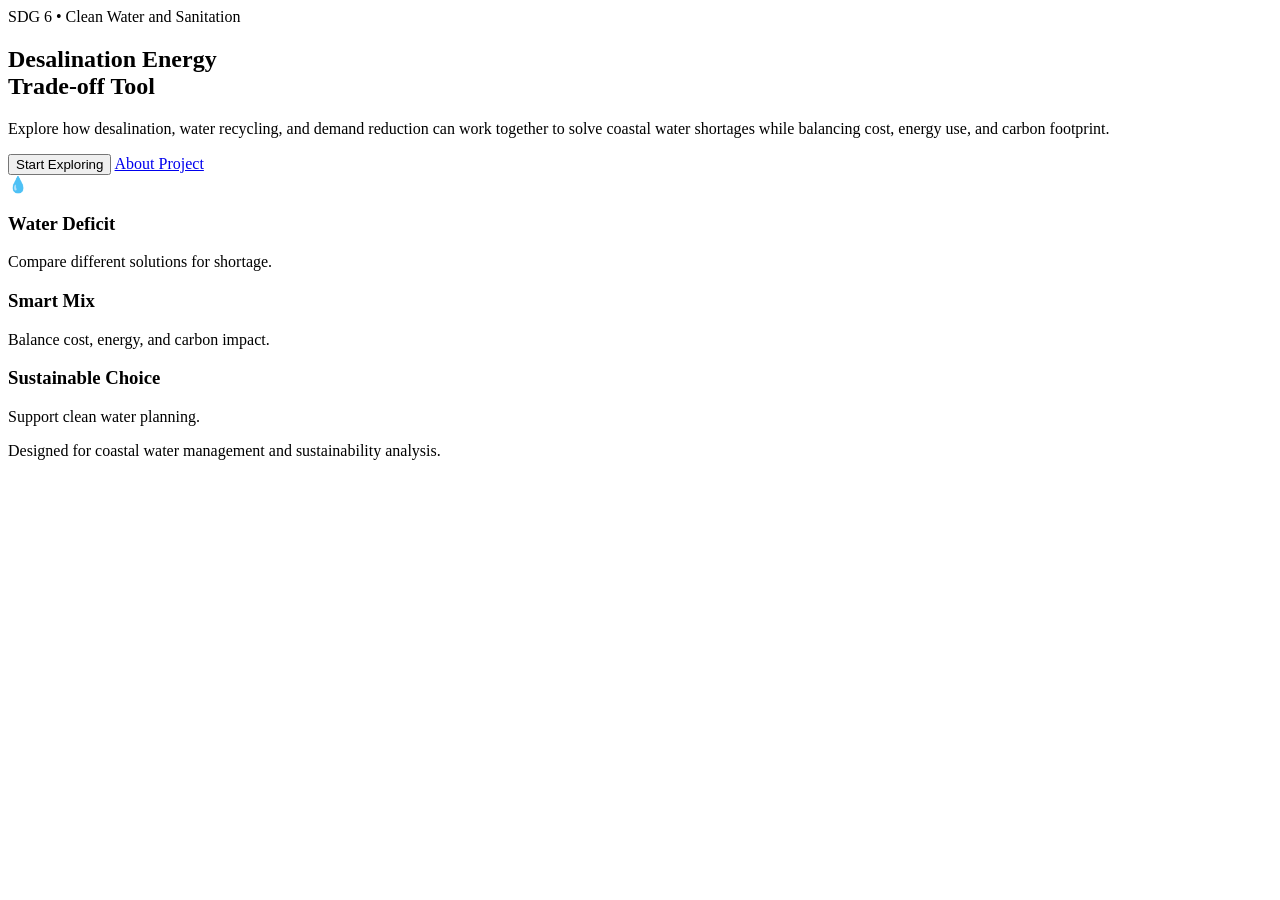
==== index.html @ fbb26579 "Files added." ====
<!DOCTYPE html>
<html lang="en">
<head>
  <meta charset="UTF-8" />
  <meta name="viewport" content="width=device-width, initial-scale=1.0" />
  <title>Desalination Energy Trade-off Tool</title>

  <link rel="stylesheet" href="front.css" />
</head>

<body>

  <section class="front-page" id="frontPage">

    <div class="blob blob1"></div>
    <div class="blob blob2"></div>
    <div class="blob blob3"></div>

    <div class="hero-card">

      <div class="hero-content">
        <div class="tag">SDG 6 • Clean Water and Sanitation</div>

        <h1>
          Desalination Energy <br />
          <span>Trade-off Tool</span>
        </h1>

        <p class="description">
          Explore how desalination, water recycling, and demand reduction can work together
          to solve coastal water shortages while balancing cost, energy use, and carbon footprint.
        </p>

        <div class="buttons">
          <button class="start-btn" onclick="goToMainPage()">Start Exploring</button>
          <a href="about.html" class="info-btn">About Project</a>
        </div>
      </div>

      <div class="visual-box">
        <div class="water-card">
          <div class="circle">💧</div>

          <div class="mini-stat">
            <h3>Water Deficit</h3>
            <p>Compare different solutions for shortage.</p>
          </div>

          <div class="mini-stat">
            <h3>Smart Mix</h3>
            <p>Balance cost, energy, and carbon impact.</p>
          </div>

          <div class="mini-stat">
            <h3>Sustainable Choice</h3>
            <p>Support clean water planning.</p>
          </div>
        </div>
      </div>

      <p class="footer-text">
        Designed for coastal water management and sustainability analysis.
      </p>

    </div>
  </section>

  <script src="front.js"></script>
</body>
</html>
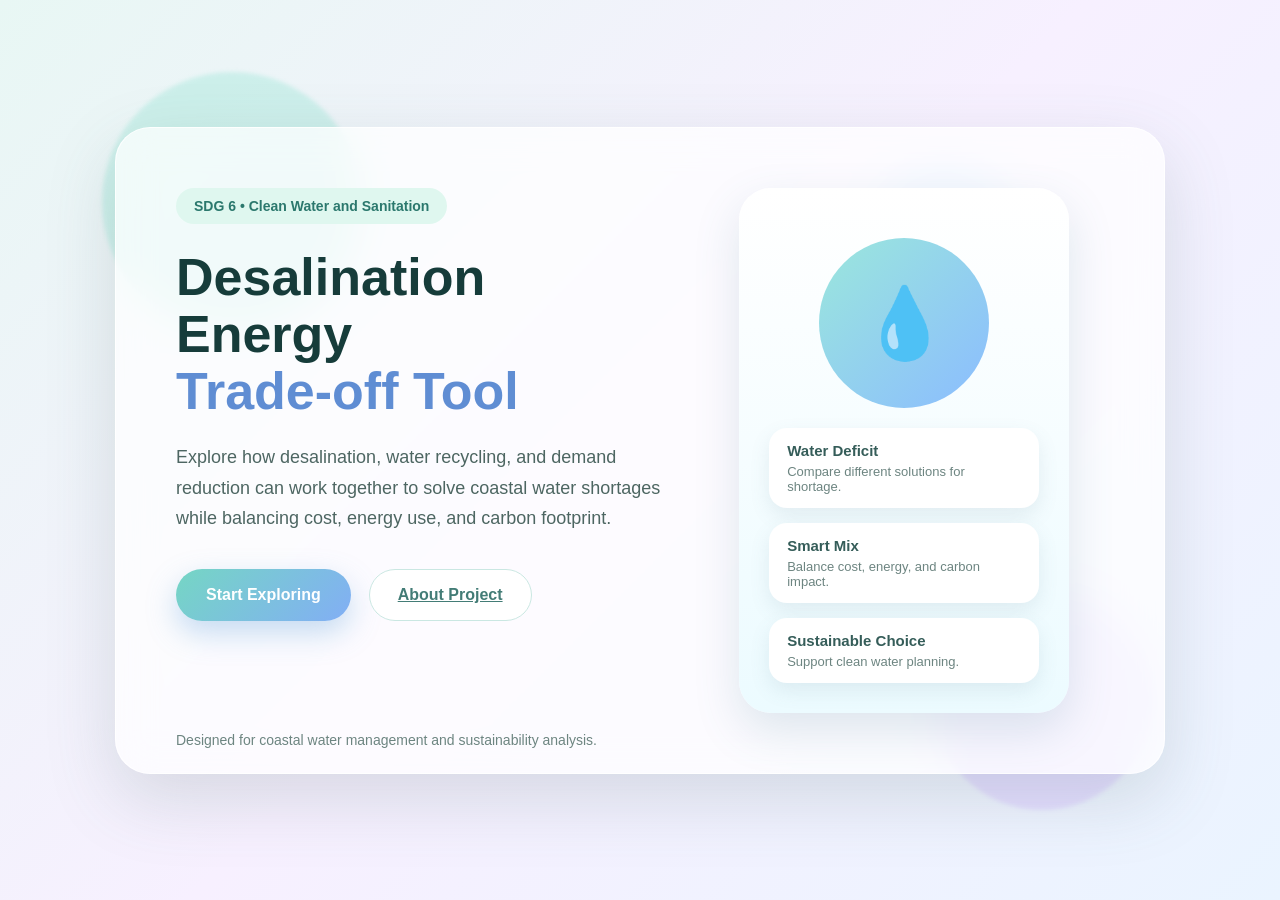
==== commit eaa270a3: "Files added." ====
--- a/index.html
+++ b/index.html
@@ -5,7 +5,7 @@
   <meta name="viewport" content="width=device-width, initial-scale=1.0" />
   <title>Desalination Energy Trade-off Tool</title>
 
-  <link rel="stylesheet" href="front.css" />
+  <link rel="stylesheet" href="style.css" />
 </head>
 
 <body>
@@ -65,6 +65,6 @@
     </div>
   </section>
 
-  <script src="front.js"></script>
+  <script src="script.js"></script>
 </body>
 </html>
--- a/style.css
+++ b/style.css
@@ -0,0 +1,251 @@
+* {
+  margin: 0;
+  padding: 0;
+  box-sizing: border-box;
+  font-family: "Poppins", Arial, sans-serif;
+}
+
+body {
+  min-height: 100vh;
+  background: linear-gradient(135deg, #e8f7f4, #f7f0ff, #eaf4ff);
+  overflow: hidden;
+  color: #1f3d3a;
+}
+
+.front-page {
+  min-height: 100vh;
+  display: flex;
+  align-items: center;
+  justify-content: center;
+  padding: 40px;
+  transition: transform 0.8s ease, opacity 0.8s ease;
+  position: relative;
+}
+
+.front-page.zoom-out {
+  transform: scale(1.25);
+  opacity: 0;
+}
+
+.blob {
+  position: absolute;
+  border-radius: 50%;
+  filter: blur(2px);
+  opacity: 0.45;
+  animation: float 6s ease-in-out infinite;
+}
+
+.blob1 {
+  width: 260px;
+  height: 260px;
+  background: #a7e8dc;
+  top: 8%;
+  left: 8%;
+}
+
+.blob2 {
+  width: 220px;
+  height: 220px;
+  background: #d8c4ff;
+  bottom: 10%;
+  right: 10%;
+  animation-delay: 1.5s;
+}
+
+.blob3 {
+  width: 160px;
+  height: 160px;
+  background: #b7dfff;
+  top: 18%;
+  right: 20%;
+  animation-delay: 3s;
+}
+
+@keyframes float {
+  0%, 100% {
+    transform: translateY(0);
+  }
+
+  50% {
+    transform: translateY(-18px);
+  }
+}
+
+.hero-card {
+  width: 100%;
+  max-width: 1050px;
+  min-height: 580px;
+  background: rgba(255, 255, 255, 0.72);
+  backdrop-filter: blur(18px);
+  border-radius: 35px;
+  box-shadow: 0 25px 70px rgba(71, 106, 102, 0.18);
+  padding: 60px;
+  display: grid;
+  grid-template-columns: 1.1fr 0.9fr;
+  gap: 40px;
+  position: relative;
+  z-index: 2;
+  border: 1px solid rgba(255, 255, 255, 0.8);
+}
+
+.tag {
+  display: inline-block;
+  background: #dff7ef;
+  color: #2b786d;
+  padding: 10px 18px;
+  border-radius: 50px;
+  font-size: 14px;
+  font-weight: 600;
+  margin-bottom: 25px;
+}
+
+h1 {
+  font-size: 52px;
+  line-height: 1.1;
+  color: #163c3a;
+  margin-bottom: 22px;
+}
+
+h1 span {
+  color: #5f8dd3;
+}
+
+.description {
+  font-size: 18px;
+  line-height: 1.7;
+  color: #4d6662;
+  margin-bottom: 35px;
+  max-width: 560px;
+}
+
+.buttons {
+  display: flex;
+  gap: 18px;
+  flex-wrap: wrap;
+}
+
+.start-btn {
+  border: none;
+  background: linear-gradient(135deg, #75d6c4, #82aef5);
+  color: white;
+  padding: 16px 30px;
+  border-radius: 50px;
+  font-size: 16px;
+  font-weight: 700;
+  cursor: pointer;
+  box-shadow: 0 12px 30px rgba(92, 159, 214, 0.35);
+  transition: 0.3s ease;
+}
+
+.start-btn:hover {
+  transform: translateY(-4px);
+  box-shadow: 0 18px 40px rgba(92, 159, 214, 0.45);
+}
+
+.info-btn {
+  background: white;
+  color: #437c76;
+  padding: 16px 28px;
+  border-radius: 50px;
+  font-size: 16px;
+  font-weight: 700;
+  border: 1px solid #cae7e2;
+}
+
+.visual-box {
+  display: flex;
+  align-items: center;
+  justify-content: center;
+}
+
+.water-card {
+  width: 330px;
+  min-height: 460px;
+  background: linear-gradient(180deg, #ffffff, #ecfbff);
+  border-radius: 32px;
+  padding: 30px;
+  box-shadow: 0 18px 45px rgba(83, 128, 154, 0.18);
+  position: relative;
+  overflow: visible;
+}
+
+.circle {
+  width: 170px;
+  height: 170px;
+  border-radius: 50%;
+  background: linear-gradient(135deg, #9be7dc, #8bbcff);
+  margin: 20px auto;
+  display: flex;
+  align-items: center;
+  justify-content: center;
+  font-size: 70px;
+}
+
+.mini-stat {
+  background: white;
+  border-radius: 18px;
+  padding: 14px 18px;
+  margin-top: 15px;
+  box-shadow: 0 8px 20px rgba(87, 125, 142, 0.12);
+}
+
+.mini-stat h3 {
+  font-size: 15px;
+  color: #355d59;
+  margin-bottom: 5px;
+}
+
+.mini-stat p {
+  font-size: 13px;
+  color: #6d8581;
+}
+
+.footer-text {
+  position: absolute;
+  bottom: 25px;
+  left: 60px;
+  font-size: 14px;
+  color: #6d8581;
+}
+
+@media (max-width: 850px) {
+  body {
+    overflow: auto;
+  }
+
+  .hero-card {
+    grid-template-columns: 1fr;
+    padding: 35px;
+  }
+
+  h1 {
+    font-size: 38px;
+  }
+
+  .visual-box {
+    display: none;
+  }
+
+  .footer-text {
+    position: static;
+    margin-top: 30px;
+  }
+}
+
+/* PAGE TRANSITION EFFECT */
+
+body {
+    opacity: 0;
+    transform: scale(0.96);
+    transition: all 0.4s ease;
+}
+
+body.show-page {
+    opacity: 1;
+    transform: scale(1);
+}
+
+body.hide-page {
+    opacity: 0;
+    transform: scale(1.05);
+}
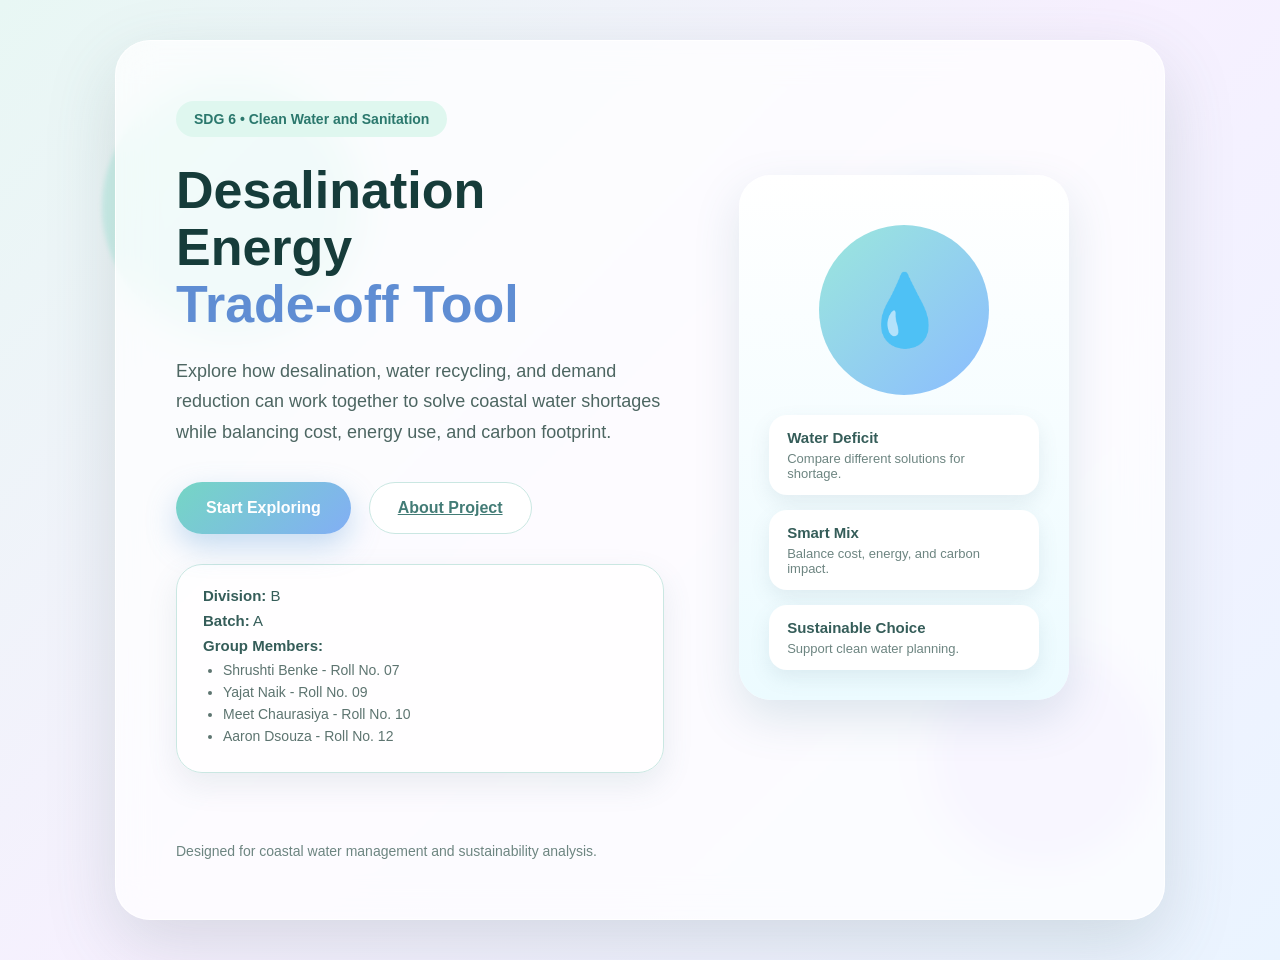
==== commit eee53065: "Made changes." ====
--- a/index.html
+++ b/index.html
@@ -35,6 +35,19 @@
           <button class="start-btn" onclick="goToMainPage()">Start Exploring</button>
           <a href="about.html" class="info-btn">About Project</a>
         </div>
+
+        
+      <div class="project-details-box">
+        <p><strong>Division:</strong> B</p>
+        <p><strong>Batch:</strong> A</p>
+        <p><strong>Group Members:</strong></p>
+        <ul>
+            <li>Shrushti Benke - Roll No. 07</li>
+            <li>Yajat Naik - Roll No. 09</li>
+            <li>Meet Chaurasiya - Roll No. 10</li>
+            <li>Aaron Dsouza - Roll No. 12</li>
+        </ul>
+      </div>
       </div>
 
       <div class="visual-box">
--- a/style.css
+++ b/style.css
@@ -201,9 +201,9 @@
 }
 
 .footer-text {
-  position: absolute;
-  bottom: 25px;
-  left: 60px;
+  margin-top: 30px;
+  font-size: 14px;
+  color: #6d8581;
   font-size: 14px;
   color: #6d8581;
 }
@@ -248,4 +248,32 @@
 body.hide-page {
     opacity: 0;
     transform: scale(1.05);
-}+}
+
+.project-details-box {
+  margin-top: 30px;
+  background: rgba(255, 255, 255, 0.75);
+  border: 1px solid #cae7e2;
+  border-radius: 26px;
+  padding: 22px 26px;
+  max-width: 520px;
+  box-shadow: 0 12px 30px rgba(87, 125, 142, 0.12);
+  color: #355d59;
+}
+
+.project-details-box p {
+  font-size: 15px;
+  margin-bottom: 8px;
+}
+
+.project-details-box ul {
+  margin-top: 8px;
+  padding-left: 20px;
+}
+
+.project-details-box li {
+  font-size: 14px;
+  margin-bottom: 6px;
+  color: #5d7470;
+}
+
